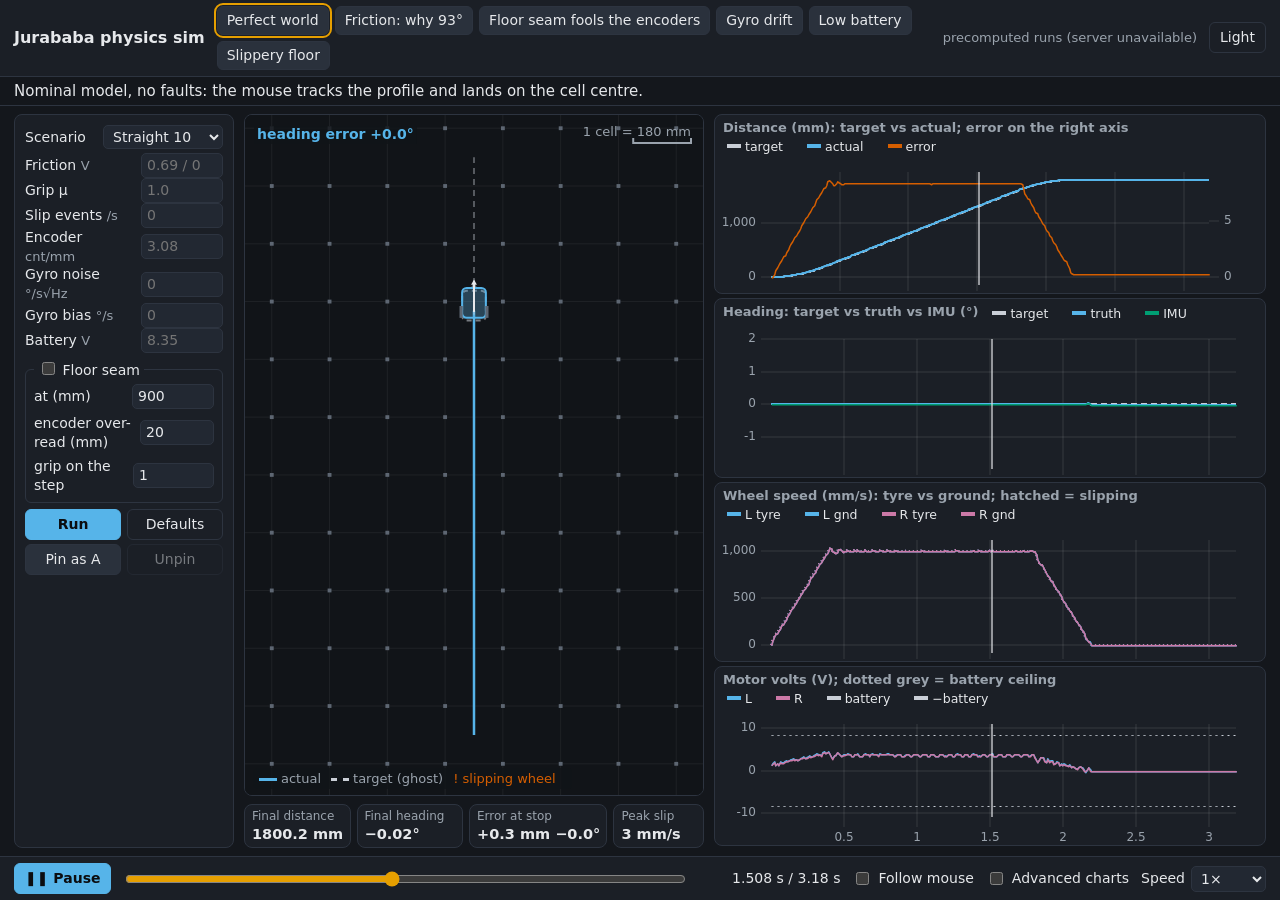
==== tools/physim_gui/index.html @ cc1ae444 "Add a browser GUI for the physics sim A single page (vanilla JS, Canvas 2D and vendored uPlot 1.6.32" ====
<!doctype html>
<html lang="en">
<head>
  <meta charset="utf-8">
  <meta name="viewport" content="width=device-width, initial-scale=1">
  <title>Physics Sim Viewer</title>
  <link rel="stylesheet" href="vendor/uPlot.min.css">
  <link rel="stylesheet" href="style.css">
</head>
<body>
  <header class="top">
    <h1>Jurababa physics sim</h1>
    <nav id="presets" class="presets" aria-label="Story presets"></nav>
    <span id="source" class="source" title="Where the shown runs came from"></span>
    <button id="theme" class="ghost" type="button" aria-label="Toggle light or dark theme">Light</button>
  </header>
  <p id="caption" class="caption">Pick a story above, or set the knobs and press Run.</p>

  <main class="layout">
    <aside class="knobs" aria-label="Sim knobs">
      <label class="row">Scenario
        <select id="scenario">
          <option value="straight10">Straight 10</option>
          <option value="ip90">In-place 90°</option>
          <option value="ss90">Smooth 90°</option>
        </select>
      </label>
      <div id="knobList"></div>
      <fieldset class="seam">
        <legend><label><input type="checkbox" id="seamOn"> Floor seam</label></legend>
        <label class="row">at (mm) <input type="number" id="seamAt" value="900" min="0" max="2000" step="10"></label>
        <label class="row">encoder over-read (mm) <input type="number" id="seamEncoder" value="20" min="0" max="50" step="1"></label>
        <label class="row">grip on the step <input type="number" id="seamTraction" value="1" min="0" max="1" step="0.1"></label>
      </fieldset>
      <div class="buttons">
        <button id="run" type="button" class="primary">Run</button>
        <button id="reset" type="button" class="ghost">Defaults</button>
      </div>
      <div class="buttons">
        <button id="pin" type="button">Pin as A</button>
        <button id="unpin" type="button" class="ghost" disabled>Unpin</button>
      </div>
      <p id="status" class="status" role="status"></p>
    </aside>

    <section class="stage">
      <div class="canvasWrap"><canvas id="floor" aria-label="Top-down view of the mouse on the maze floor"></canvas>
        <div class="key" id="floorKey"></div>
      </div>
      <div id="cards" class="cards"></div>
    </section>

    <section id="charts" class="charts" aria-label="Time traces"></section>
  </main>

  <footer class="transport">
    <button id="play" type="button" class="primary" aria-label="Play">▶ Play</button>
    <input id="scrub" type="range" min="0" max="1000" value="0" step="1" aria-label="Playhead">
    <span id="clock" class="clock">0.000 s</span>
    <label class="check"><input type="checkbox" id="follow"> Follow mouse</label>
    <label class="check"><input type="checkbox" id="advanced"> Advanced charts</label>
    <label class="speed">Speed
      <select id="speed">
        <option value="0.25">0.25×</option>
        <option value="0.5">0.5×</option>
        <option value="1" selected>1×</option>
        <option value="2">2×</option>
        <option value="4">4×</option>
      </select>
    </label>
  </footer>

  <script src="vendor/uPlot.iife.min.js"></script>
  <script src="presets.js" onerror="window.PHYSIM_PRESETS = null"></script>
  <script src="app.js"></script>
</body>
</html>
---- tools/physim_gui/vendor/uPlot.min.css ----
.uplot, .uplot *, .uplot *::before, .uplot *::after {box-sizing: border-box;}.uplot {font-family: system-ui, -apple-system, "Segoe UI", Roboto, "Helvetica Neue", Arial, "Noto Sans", sans-serif, "Apple Color Emoji", "Segoe UI Emoji", "Segoe UI Symbol", "Noto Color Emoji";line-height: 1.5;width: min-content;}.u-title {text-align: center;font-size: 18px;font-weight: bold;}.u-wrap {position: relative;user-select: none;}.u-over, .u-under {position: absolute;}.u-under {overflow: hidden;}.uplot canvas {display: block;position: relative;width: 100%;height: 100%;}.u-axis {position: absolute;}.u-legend {font-size: 14px;margin: auto;text-align: center;}.u-inline {display: block;}.u-inline * {display: inline-block;}.u-inline tr {margin-right: 16px;}.u-legend th {font-weight: 600;}.u-legend th > * {vertical-align: middle;display: inline-block;}.u-legend .u-marker {width: 1em;height: 1em;margin-right: 4px;background-clip: padding-box !important;}.u-inline.u-live th::after {content: ":";vertical-align: middle;}.u-inline:not(.u-live) .u-value {display: none;}.u-series > * {padding: 4px;}.u-series th {cursor: pointer;}.u-legend .u-off > * {opacity: 0.3;}.u-select {background: rgba(0,0,0,0.07);position: absolute;pointer-events: none;}.u-cursor-x, .u-cursor-y {position: absolute;left: 0;top: 0;pointer-events: none;will-change: transform;}.u-hz .u-cursor-x, .u-vt .u-cursor-y {height: 100%;border-right: 1px dashed #607D8B;}.u-hz .u-cursor-y, .u-vt .u-cursor-x {width: 100%;border-bottom: 1px dashed #607D8B;}.u-cursor-pt {position: absolute;top: 0;left: 0;border-radius: 50%;border: 0 solid;pointer-events: none;will-change: transform;/*this has to be !important since we set inline "background" shorthand */background-clip: padding-box !important;}.u-axis.u-off, .u-select.u-off, .u-cursor-x.u-off, .u-cursor-y.u-off, .u-cursor-pt.u-off {display: none;}
---- tools/physim_gui/style.css ----
/* Dark slate by default; [data-theme="light"] on <html> switches. Okabe-Ito
   colours for data so the plots read for colour-blind viewers too. */
:root {
  --bg: #14171c;
  --panel: #1b1f26;
  --panel2: #222832;
  --border: #2d3440;
  --text: #e6e8eb;
  --muted: #9aa3ad;
  --floor: #111418;
  --cell: rgba(255, 255, 255, 0.06);
  --post: #5d6672;
  --target: #c9ced6;
  --actual: #56b4e9;
  --right: #cc79a7;
  --runb: #e69f00;
  --slip: #d55e00;
  --imu: #009e73;
  --accent: #56b4e9;
  --btn: #2a313c;
  --btnText: #e6e8eb;
  color-scheme: dark;
}
:root[data-theme="light"] {
  --bg: #f4f5f7;
  --panel: #ffffff;
  --panel2: #eef0f3;
  --border: #d5d9df;
  --text: #1b1f24;
  --muted: #5b6470;
  --floor: #f7f8fa;
  --cell: rgba(0, 0, 0, 0.07);
  --post: #8a929c;
  --target: #6b7280;
  --actual: #0072b2;
  --accent: #0072b2;
  --btn: #e3e6ea;
  --btnText: #1b1f24;
  color-scheme: light;
}

* { box-sizing: border-box; }
html, body { margin: 0; height: 100%; }
body {
  background: var(--bg);
  color: var(--text);
  font: 14px/1.35 system-ui, -apple-system, "Segoe UI", Roboto, sans-serif;
  display: flex;
  flex-direction: column;
  min-height: 100vh;
  overflow-x: hidden;
}

button, select, input { font: inherit; color: inherit; }
button {
  background: var(--btn);
  color: var(--btnText);
  border: 1px solid var(--border);
  border-radius: 6px;
  padding: 5px 10px;
  cursor: pointer;
}
button:hover:not(:disabled) { border-color: var(--accent); }
button:disabled { opacity: 0.45; cursor: default; }
button.primary { background: var(--accent); color: #0b0d10; border-color: var(--accent); font-weight: 600; }
button.ghost { background: transparent; }
button.active { outline: 2px solid var(--runb); outline-offset: 1px; }
button:focus-visible, select:focus-visible, input:focus-visible { outline: 2px solid var(--runb); outline-offset: 1px; }

.top {
  display: flex;
  align-items: center;
  gap: 12px;
  padding: 6px 14px;
  border-bottom: 1px solid var(--border);
  background: var(--panel);
  flex-wrap: wrap;
}
.top h1 { font-size: 16px; margin: 0; white-space: nowrap; }
.presets { display: flex; gap: 6px; flex-wrap: wrap; flex: 1; }
.presets button { padding: 4px 9px; }
.source { color: var(--muted); font-size: 13px; white-space: nowrap; }

.caption {
  margin: 0;
  padding: 4px 14px;
  font-size: 15px;
  min-height: 28px;
  border-bottom: 1px solid var(--border);
}

.layout {
  flex: 1;
  display: grid;
  grid-template-columns: 220px minmax(300px, 1fr) minmax(380px, 1.2fr);
  gap: 10px;
  padding: 8px 14px;
  min-height: 0;
}

.knobs {
  background: var(--panel);
  border: 1px solid var(--border);
  border-radius: 8px;
  padding: 10px;
  overflow-y: auto;
  display: flex;
  flex-direction: column;
  gap: 4px;
}
.row {
  display: flex;
  justify-content: space-between;
  align-items: center;
  gap: 6px;
  font-size: 14px;
}
.row input, .row select {
  width: 82px;
  background: var(--panel2);
  border: 1px solid var(--border);
  border-radius: 5px;
  padding: 2px 5px;
}
.row select { width: 120px; }
.row .unit { color: var(--muted); font-size: 13px; }
.row.changed input { border-color: var(--runb); }
.seam { border: 1px solid var(--border); border-radius: 6px; padding: 4px 8px 8px; margin: 2px 0; display: flex; flex-direction: column; gap: 5px; }
.seam legend { padding: 0 4px; }
.buttons { display: flex; gap: 6px; }
.buttons button { flex: 1; }
.status { margin: 2px 0; color: var(--muted); font-size: 13px; min-height: 18px; }
.status.error { color: var(--slip); }
.check { display: flex; gap: 6px; align-items: center; }

.stage { display: flex; flex-direction: column; gap: 8px; min-width: 0; min-height: 0; }
.canvasWrap {
  position: relative;
  flex: 1;
  min-height: 220px;
  border: 1px solid var(--border);
  border-radius: 8px;
  overflow: hidden;
  background: var(--floor);
}
#floor { position: absolute; inset: 0; width: 100%; height: 100%; }
.key {
  position: absolute;
  left: 8px;
  bottom: 6px;
  font-size: 13px;
  color: var(--muted);
  background: color-mix(in srgb, var(--floor) 80%, transparent);
  padding: 2px 6px;
  border-radius: 4px;
  pointer-events: none;
}
.key span { white-space: nowrap; margin-right: 10px; }
.swatch { display: inline-block; width: 18px; height: 0; vertical-align: middle; margin-right: 4px; border-top: 3px solid; }

.cards { display: grid; grid-template-columns: 1fr 1fr 1.3fr 0.85fr; gap: 6px; }
.card {
  background: var(--panel);
  border: 1px solid var(--border);
  border-radius: 8px;
  padding: 3px 7px;
  min-width: 0;
  overflow: hidden;
}
.card h3 { margin: 0; font-size: 12px; font-weight: 500; color: var(--muted); }
.card .v { font-size: 14.5px; font-weight: 600; font-variant-numeric: tabular-nums; white-space: nowrap; }
.card .b { font-size: 12.5px; color: var(--runb); font-variant-numeric: tabular-nums; white-space: nowrap; }
.card .d { font-size: 12px; color: var(--muted); font-variant-numeric: tabular-nums; white-space: nowrap; }
.card .bad { color: var(--slip); }

.charts { display: flex; flex-direction: column; gap: 4px; min-width: 0; overflow-y: auto; overflow-x: hidden; }
.chart {
  background: var(--panel);
  border: 1px solid var(--border);
  border-radius: 8px;
  padding: 2px 4px 0;
  position: relative;
  flex: 1;
  min-height: 110px;
}
.chart .head { display: flex; flex-wrap: wrap; align-items: baseline; column-gap: 10px; padding: 2px 4px 0; }
.chart h2 { font-size: 13px; font-weight: 600; margin: 0; color: var(--muted); }
.chart .head .u-legend { margin: 0; padding: 0; font-size: 12.5px; }
.chart .plot { position: relative; }
.playhead {
  position: absolute;
  top: 0;
  bottom: 0;
  width: 0;
  border-left: 2px solid var(--text);
  opacity: 0.6;
  pointer-events: none;
  z-index: 5;
}
.u-legend { font-size: 12.5px; text-align: left; padding: 0 4px; line-height: 1.2; }
.u-legend .u-series { padding: 0 3px; }
.u-legend .u-series > * { padding: 1px; }
.u-legend .u-series th { font-weight: 500; }
.u-legend .u-marker { width: 14px; height: 4px; }
.uplot .u-over { cursor: pointer; }

.transport {
  display: flex;
  align-items: center;
  gap: 12px;
  padding: 6px 14px;
  border-top: 1px solid var(--border);
  background: var(--panel);
}
#play { min-width: 92px; }
#scrub { flex: 1; accent-color: var(--runb); min-width: 0; }
.clock { font-variant-numeric: tabular-nums; min-width: 140px; text-align: right; }
.transport .check { white-space: nowrap; }
.speed { display: flex; gap: 6px; align-items: center; }
.speed select { background: var(--panel2); border: 1px solid var(--border); border-radius: 5px; padding: 3px 5px; }

/* Fill the window on a laptop; stack on narrow screens. */
@media (min-width: 1100px) and (min-height: 560px) {
  body { height: 100vh; overflow: hidden; }
}
@media (max-width: 1099px) {
  .layout { grid-template-columns: 1fr; }
  .canvasWrap { min-height: 380px; }
  .charts { overflow: visible; }
  .chart { flex: none; }
}
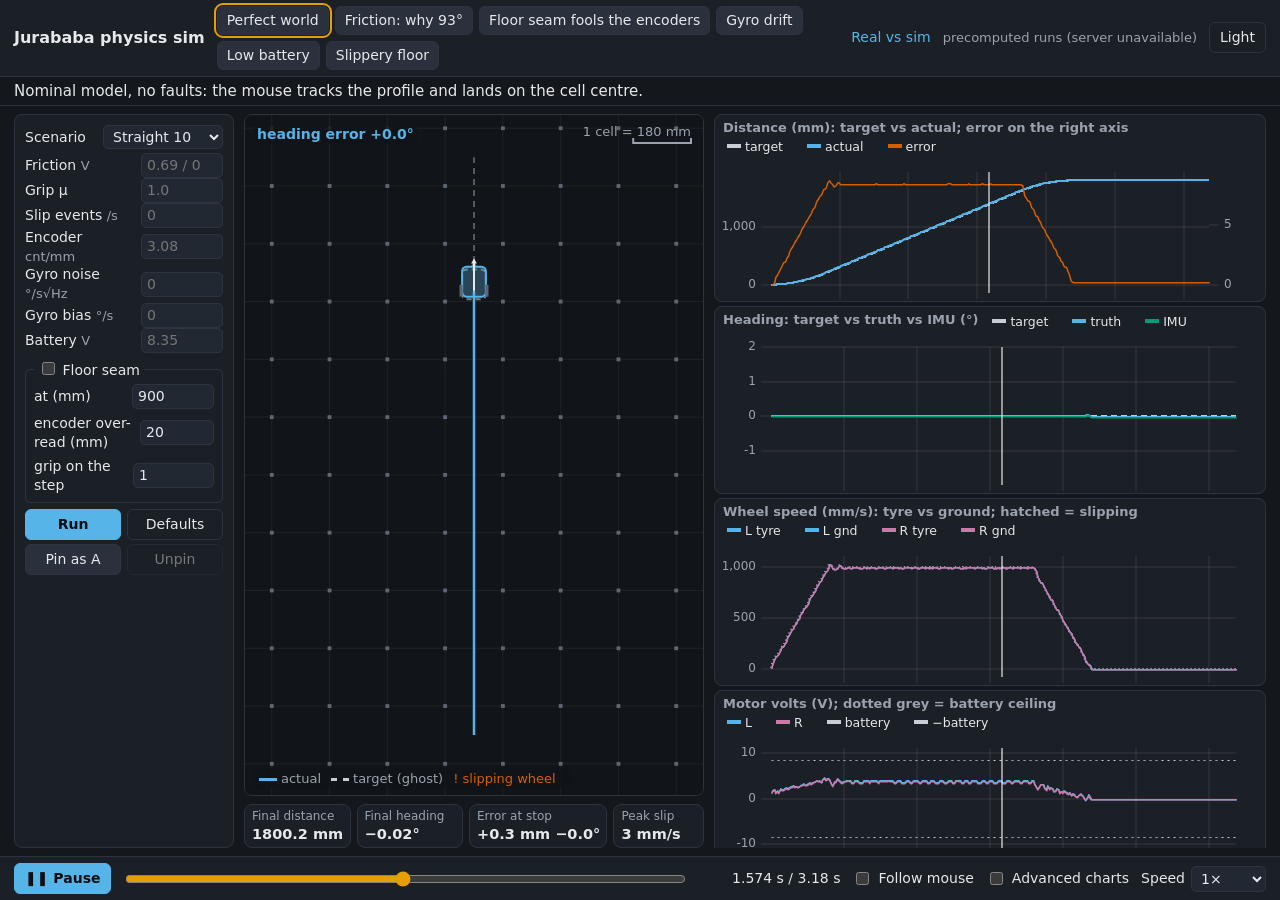
==== commit 280f9a28: "Add a real-vs-sim page to the physim GUI realsim.html loads a TRACE capture (from tools/logs or tool" ====
--- a/tools/physim_gui/index.html
+++ b/tools/physim_gui/index.html
@@ -11,6 +11,7 @@
   <header class="top">
     <h1>Jurababa physics sim</h1>
     <nav id="presets" class="presets" aria-label="Story presets"></nav>
+    <a class="navlink" href="realsim.html" title="Compare a logged mouse run against the sim">Real vs sim</a>
     <span id="source" class="source" title="Where the shown runs came from"></span>
     <button id="theme" class="ghost" type="button" aria-label="Toggle light or dark theme">Light</button>
   </header>
--- a/tools/physim_gui/style.css
+++ b/tools/physim_gui/style.css
@@ -229,3 +229,55 @@
   .charts { overflow: visible; }
   .chart { flex: none; }
 }
+
+/* ---------- real vs sim (realsim.html) ---------- */
+.navlink { color: var(--accent); text-decoration: none; font-size: 14px; }
+.navlink:hover { text-decoration: underline; }
+.spacer { flex: 1; }
+body.realsim { height: auto; overflow: auto; }
+@media (min-width: 1100px) and (min-height: 560px) {
+  body.realsim { height: auto; overflow: auto; }
+}
+.rs-layout {
+  display: grid;
+  grid-template-columns: 250px minmax(0, 1fr);
+  gap: 10px;
+  padding: 8px 14px 14px;
+}
+.rs-layout .knobs { align-self: start; }
+.rs-main { display: flex; flex-direction: column; gap: 8px; min-width: 0; }
+.rs-top { display: grid; grid-template-columns: minmax(0, 1fr) minmax(0, 1fr); gap: 8px; }
+.rs-floor { min-height: 380px; }
+.rs-side { display: flex; flex-direction: column; gap: 8px; min-width: 0; }
+.rs-cards { grid-template-columns: repeat(3, minmax(0, 1fr)); }
+.rs-cards .card .v { white-space: normal; }
+.tableWrap { overflow-x: auto; border: 1px solid var(--border); border-radius: 8px; background: var(--panel); }
+.segs { border-collapse: collapse; width: 100%; font-size: 13px; font-variant-numeric: tabular-nums; }
+.segs th, .segs td { padding: 3px 8px; text-align: right; border-bottom: 1px solid var(--border); white-space: nowrap; }
+.segs th { font-weight: 500; color: var(--muted); }
+.segs th:first-child, .segs td:first-child { text-align: left; }
+.segs .bad { color: var(--slip); font-weight: 600; }
+.rs-charts { display: flex; flex-direction: column; gap: 6px; min-width: 0; }
+.rs-charts .chart { flex: none; }
+.drop { border: 1px dashed var(--border); border-radius: 6px; padding: 8px; font-size: 13px; color: var(--muted); text-align: center; }
+.drop.over { border-color: var(--runb); color: var(--text); }
+.linkish { color: var(--accent); cursor: pointer; text-decoration: underline; }
+.col { display: flex; flex-direction: column; gap: 3px; font-size: 14px; }
+.col input { background: var(--panel2); border: 1px solid var(--border); border-radius: 5px; padding: 3px 5px; font-family: ui-monospace, Menlo, monospace; }
+.sub { font-size: 13px; margin: 6px 0 0; font-weight: 600; }
+.note { font-size: 12.5px; color: var(--muted); margin: 4px 0 0; }
+.note code { font-size: 12px; }
+.slider { display: flex; flex-direction: column; gap: 1px; }
+.sl-head { display: flex; align-items: center; gap: 6px; font-size: 13.5px; }
+.sl-head span:first-child { flex: 1; }
+.sl-head output { font-variant-numeric: tabular-nums; color: var(--muted); }
+.slider.changed .sl-head output { color: var(--runb); font-weight: 600; }
+.slider input[type="range"] { width: 100%; accent-color: var(--runb); }
+button.tiny { padding: 0 6px; line-height: 1.2; }
+.swatch.dashed { border-top-style: dashed; }
+.swatch.dotted { border-top-style: dotted; }
+@media (max-width: 900px) {
+  .rs-layout { grid-template-columns: 1fr; padding: 8px 16px; }
+  .rs-top { grid-template-columns: 1fr; }
+  .rs-cards { grid-template-columns: 1fr 1fr; }
+}
